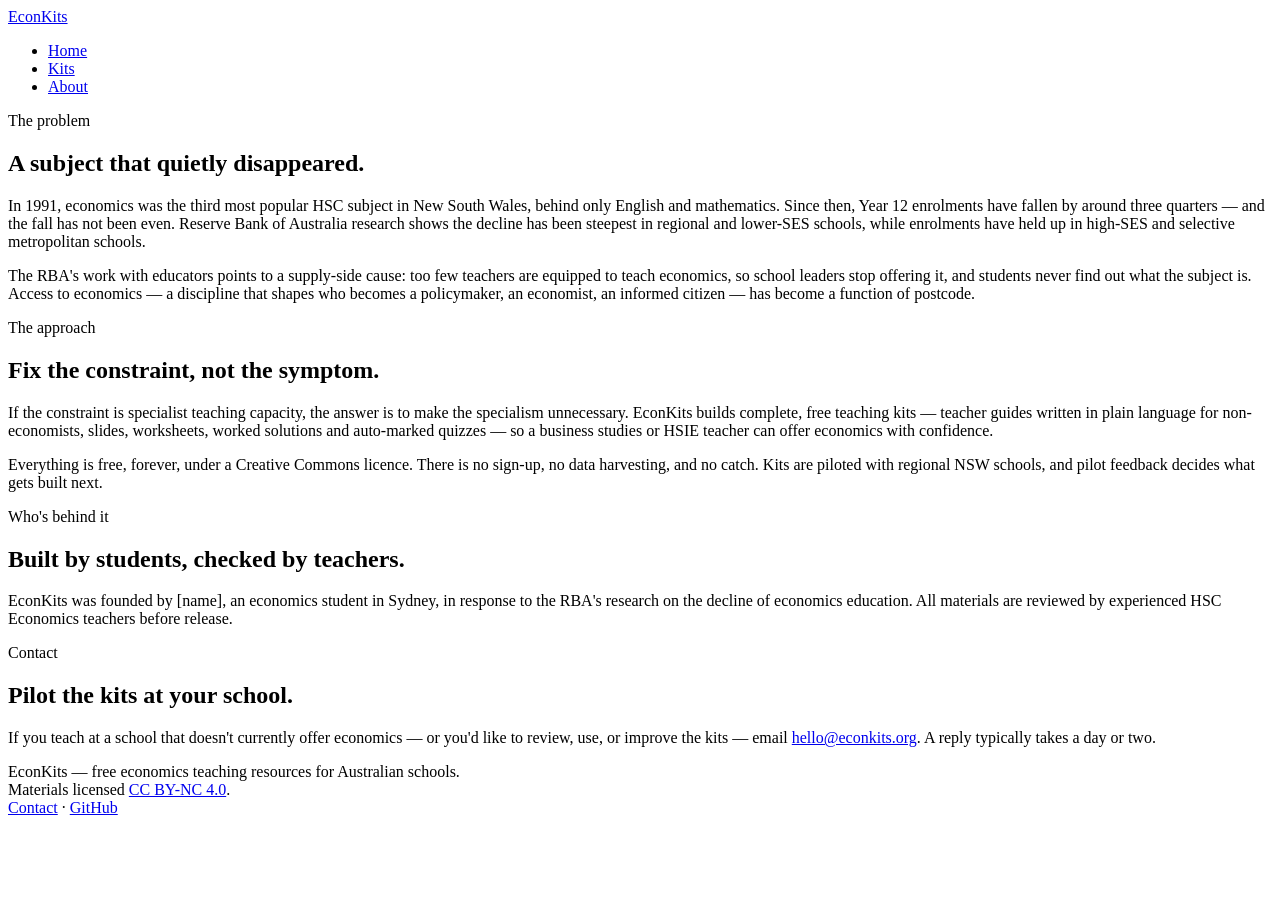
==== about.html @ 083282f5 "Add files via upload" ====
<!DOCTYPE html>
<html lang="en-AU">
<head>
<meta charset="utf-8">
<meta name="viewport" content="width=device-width, initial-scale=1">
<title>About — EconKits</title>
<meta name="description" content="Why EconKits exists: reversing the collapse of economics access in regional and lower-SES NSW schools.">
<link rel="preconnect" href="https://fonts.googleapis.com">
<link rel="preconnect" href="https://fonts.gstatic.com" crossorigin>
<link href="https://fonts.googleapis.com/css2?family=Archivo:wght@700;800&family=Source+Serif+4:ital,wght@0,400;0,600;1,400&family=IBM+Plex+Mono:wght@400;500&display=swap" rel="stylesheet">
<link rel="stylesheet" href="assets/style.css">
</head>
<body>

<header>
  <div class="wrap nav">
    <a class="brand" href="index.html">Econ<span>Kits</span></a>
    <nav aria-label="Main">
      <ul>
        <li><a href="index.html">Home</a></li>
        <li><a href="kits.html">Kits</a></li>
        <li><a href="about.html" aria-current="page">About</a></li>
      </ul>
    </nav>
  </div>
</header>

<section>
  <div class="wrap">
    <span class="mono section-label">The problem</span>
    <h2>A subject that quietly disappeared.</h2>
    <div class="body">
      <p>In 1991, economics was the third most popular HSC subject in New South Wales, behind only English and mathematics. Since then, Year 12 enrolments have fallen by around three quarters — and the fall has not been even. Reserve Bank of Australia research shows the decline has been steepest in regional and lower-SES schools, while enrolments have held up in high-SES and selective metropolitan schools.</p>
      <p>The RBA's work with educators points to a supply-side cause: too few teachers are equipped to teach economics, so school leaders stop offering it, and students never find out what the subject is. Access to economics — a discipline that shapes who becomes a policymaker, an economist, an informed citizen — has become a function of postcode.</p>
    </div>
  </div>
</section>

<section>
  <div class="wrap">
    <span class="mono section-label">The approach</span>
    <h2>Fix the constraint, not the symptom.</h2>
    <div class="body">
      <p>If the constraint is specialist teaching capacity, the answer is to make the specialism unnecessary. EconKits builds complete, free teaching kits — teacher guides written in plain language for non-economists, slides, worksheets, worked solutions and auto-marked quizzes — so a business studies or HSIE teacher can offer economics with confidence.</p>
      <p>Everything is free, forever, under a Creative Commons licence. There is no sign-up, no data harvesting, and no catch. Kits are piloted with regional NSW schools, and pilot feedback decides what gets built next.</p>
    </div>
  </div>
</section>

<section>
  <div class="wrap">
    <span class="mono section-label">Who's behind it</span>
    <h2>Built by students, checked by teachers.</h2>
    <div class="body">
      <p>EconKits was founded by [name], an economics student in Sydney, in response to the RBA's research on the decline of economics education. All materials are reviewed by experienced HSC Economics teachers before release.</p>
      <!-- Replace the placeholder above, and delete this comment, before publishing. -->
    </div>
  </div>
</section>

<section id="contact">
  <div class="wrap">
    <span class="mono section-label">Contact</span>
    <h2>Pilot the kits at your school.</h2>
    <div class="body">
      <p>If you teach at a school that doesn't currently offer economics — or you'd like to review, use, or improve the kits — email <a href="mailto:hello@econkits.org">hello@econkits.org</a>. A reply typically takes a day or two.</p>
    </div>
  </div>
</section>

<footer>
  <div class="wrap">
    <div>EconKits — free economics teaching resources for Australian schools.<br>Materials licensed <a href="https://creativecommons.org/licenses/by-nc/4.0/">CC BY-NC 4.0</a>.</div>
    <div><a href="about.html#contact">Contact</a> · <a href="https://github.com/">GitHub</a></div>
  </div>
</footer>

</body>
</html>
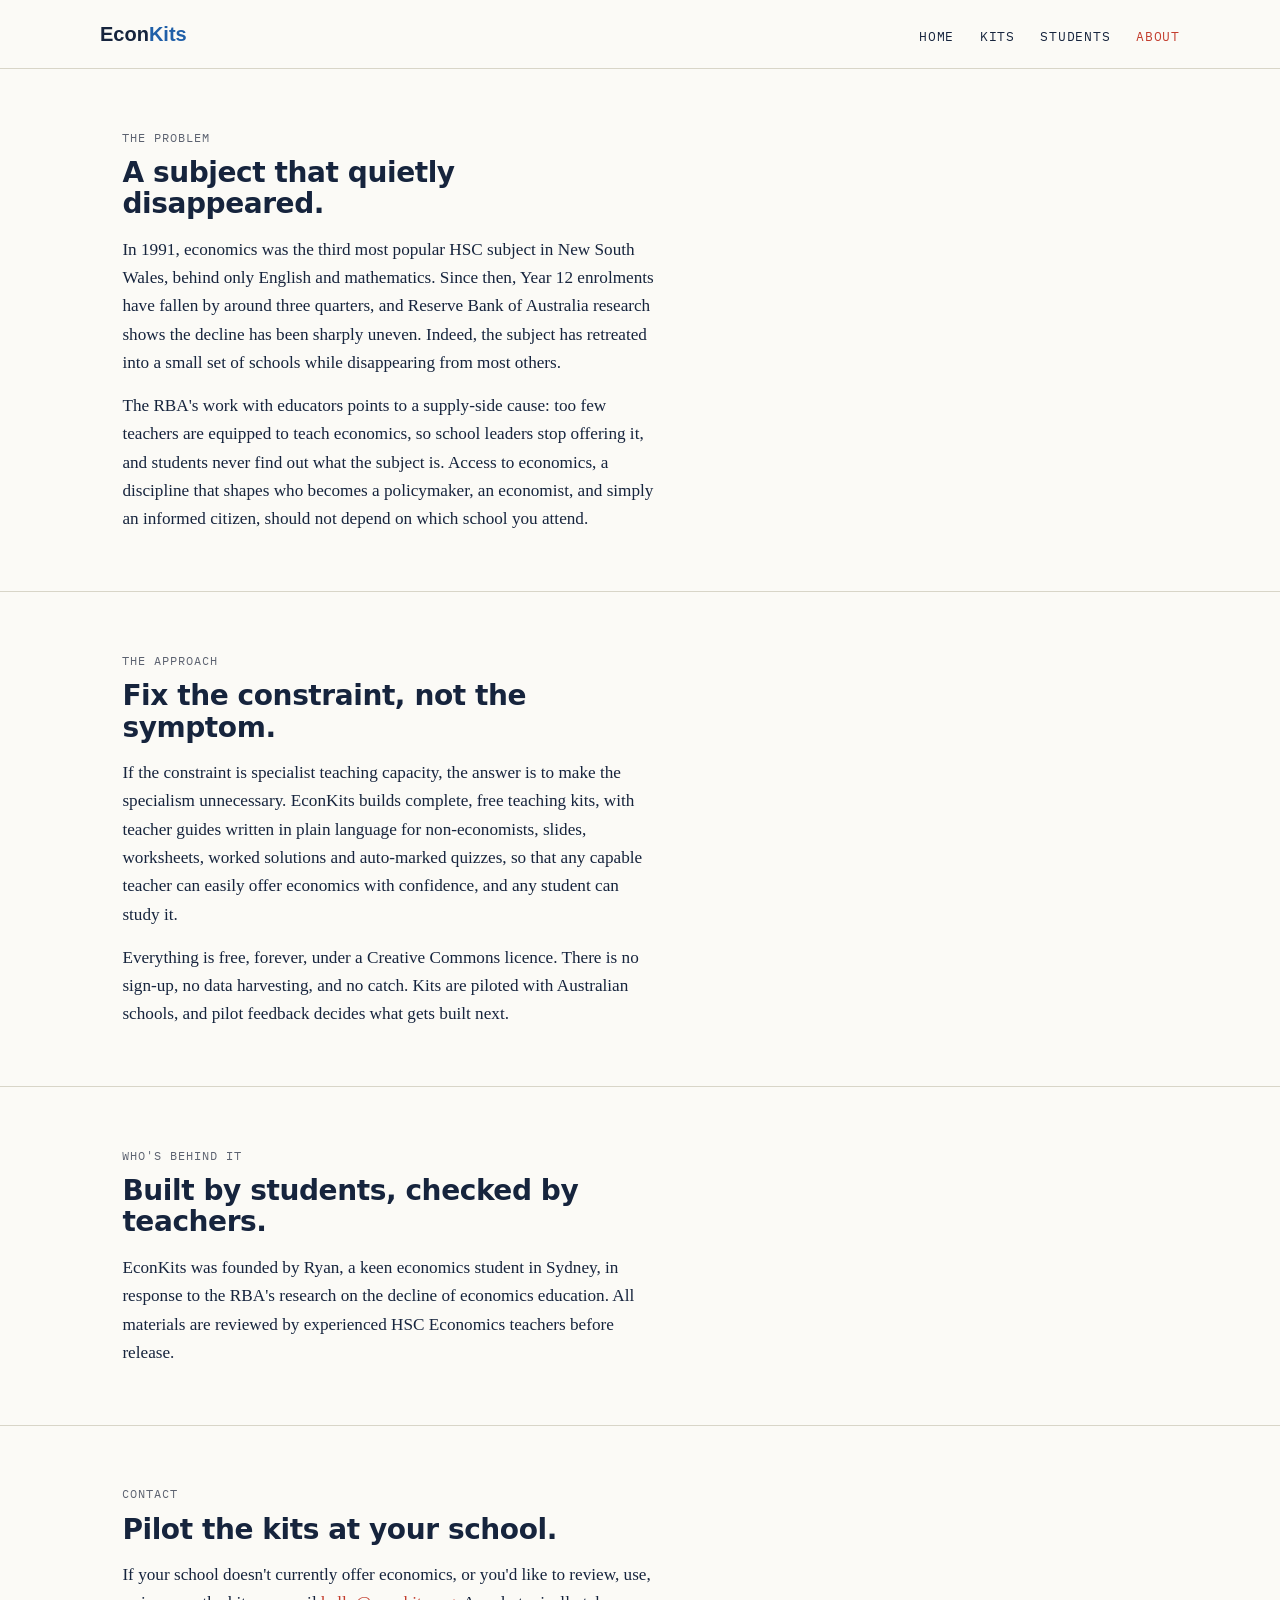
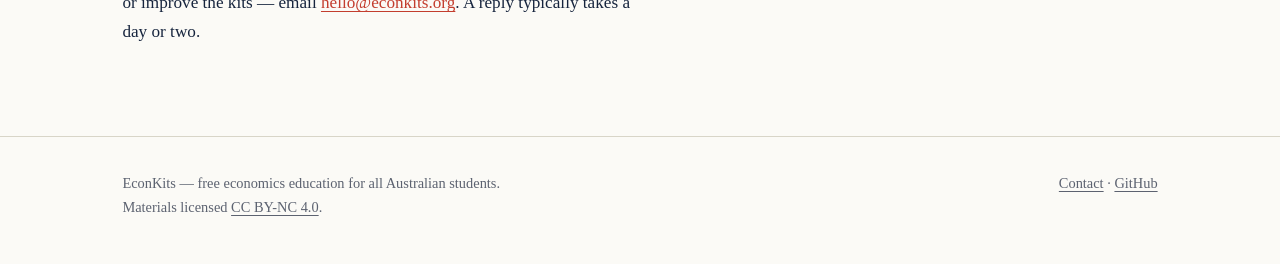
==== commit 78fd5bf8: "Update about.html" ====
--- a/about.html
+++ b/about.html
@@ -4,7 +4,7 @@
 <meta charset="utf-8">
 <meta name="viewport" content="width=device-width, initial-scale=1">
 <title>About — EconKits</title>
-<meta name="description" content="Why EconKits exists: reversing the collapse of economics access in regional and lower-SES NSW schools.">
+<meta name="description" content="Why EconKits exists: democratising economics education for all Australian students.">
 <link rel="preconnect" href="https://fonts.googleapis.com">
 <link rel="preconnect" href="https://fonts.gstatic.com" crossorigin>
 <link href="https://fonts.googleapis.com/css2?family=Archivo:wght@700;800&family=Source+Serif+4:ital,wght@0,400;0,600;1,400&family=IBM+Plex+Mono:wght@400;500&display=swap" rel="stylesheet">
@@ -19,6 +19,7 @@
       <ul>
         <li><a href="index.html">Home</a></li>
         <li><a href="kits.html">Kits</a></li>
+        <li><a href="students.html">Students</a></li>
         <li><a href="about.html" aria-current="page">About</a></li>
       </ul>
     </nav>
@@ -30,8 +31,8 @@
     <span class="mono section-label">The problem</span>
     <h2>A subject that quietly disappeared.</h2>
     <div class="body">
-      <p>In 1991, economics was the third most popular HSC subject in New South Wales, behind only English and mathematics. Since then, Year 12 enrolments have fallen by around three quarters — and the fall has not been even. Reserve Bank of Australia research shows the decline has been steepest in regional and lower-SES schools, while enrolments have held up in high-SES and selective metropolitan schools.</p>
-      <p>The RBA's work with educators points to a supply-side cause: too few teachers are equipped to teach economics, so school leaders stop offering it, and students never find out what the subject is. Access to economics — a discipline that shapes who becomes a policymaker, an economist, an informed citizen — has become a function of postcode.</p>
+      <p>In 1991, economics was the third most popular HSC subject in New South Wales, behind only English and mathematics. Since then, Year 12 enrolments have fallen by around three quarters, and Reserve Bank of Australia research shows the decline has been sharply uneven. Indeed, the subject has retreated into a small set of schools while disappearing from most others.</p>
+      <p>The RBA's work with educators points to a supply-side cause: too few teachers are equipped to teach economics, so school leaders stop offering it, and students never find out what the subject is. Access to economics, a discipline that shapes who becomes a policymaker, an economist, and simply an informed citizen, should not depend on which school you attend.</p>
     </div>
   </div>
 </section>
@@ -41,8 +42,8 @@
     <span class="mono section-label">The approach</span>
     <h2>Fix the constraint, not the symptom.</h2>
     <div class="body">
-      <p>If the constraint is specialist teaching capacity, the answer is to make the specialism unnecessary. EconKits builds complete, free teaching kits — teacher guides written in plain language for non-economists, slides, worksheets, worked solutions and auto-marked quizzes — so a business studies or HSIE teacher can offer economics with confidence.</p>
-      <p>Everything is free, forever, under a Creative Commons licence. There is no sign-up, no data harvesting, and no catch. Kits are piloted with regional NSW schools, and pilot feedback decides what gets built next.</p>
+      <p>If the constraint is specialist teaching capacity, the answer is to make the specialism unnecessary. EconKits builds complete, free teaching kits, with teacher guides written in plain language for non-economists, slides, worksheets, worked solutions and auto-marked quizzes, so that any capable teacher can easily offer economics with confidence, and any student can study it.</p>
+      <p>Everything is free, forever, under a Creative Commons licence. There is no sign-up, no data harvesting, and no catch. Kits are piloted with Australian schools, and pilot feedback decides what gets built next.</p>
     </div>
   </div>
 </section>
@@ -52,8 +53,7 @@
     <span class="mono section-label">Who's behind it</span>
     <h2>Built by students, checked by teachers.</h2>
     <div class="body">
-      <p>EconKits was founded by [name], an economics student in Sydney, in response to the RBA's research on the decline of economics education. All materials are reviewed by experienced HSC Economics teachers before release.</p>
-      <!-- Replace the placeholder above, and delete this comment, before publishing. -->
+      <p>EconKits was founded by Ryan, a keen economics student in Sydney, in response to the RBA's research on the decline of economics education. All materials are reviewed by experienced HSC Economics teachers before release.</p>
     </div>
   </div>
 </section>
@@ -63,15 +63,15 @@
     <span class="mono section-label">Contact</span>
     <h2>Pilot the kits at your school.</h2>
     <div class="body">
-      <p>If you teach at a school that doesn't currently offer economics — or you'd like to review, use, or improve the kits — email <a href="mailto:hello@econkits.org">hello@econkits.org</a>. A reply typically takes a day or two.</p>
+      <p>If your school doesn't currently offer economics, or you'd like to review, use, or improve the kits — email <a href="mailto:hello@econkits.org">hello@econkits.org</a>. A reply typically takes a day or two.</p>
     </div>
   </div>
 </section>
 
 <footer>
   <div class="wrap">
-    <div>EconKits — free economics teaching resources for Australian schools.<br>Materials licensed <a href="https://creativecommons.org/licenses/by-nc/4.0/">CC BY-NC 4.0</a>.</div>
-    <div><a href="about.html#contact">Contact</a> · <a href="https://github.com/">GitHub</a></div>
+    <div>EconKits — free economics education for all Australian students.<br>Materials licensed <a href="https://creativecommons.org/licenses/by-nc/4.0/">CC BY-NC 4.0</a>.</div>
+    <div><a href="about.html#contact">Contact</a> · <a href="https://github.com/r-kstack/Econ-Kits-">GitHub</a></div>
   </div>
 </footer>
 
--- a/assets/style.css
+++ b/assets/style.css
@@ -0,0 +1,62 @@
+:root{--ink:#16243d;--paper:#fbfaf6;--grid:#e6e3d8;--supply:#1f5fa8;--demand:#c33d2e;--muted:#5c6270;--rule:#d8d5c8;--max:1080px}
+*{box-sizing:border-box;margin:0;padding:0}
+html{scroll-behavior:smooth}
+@media (prefers-reduced-motion:reduce){html{scroll-behavior:auto}*{animation:none!important;transition:none!important}}
+body{font-family:"Source Serif 4",Georgia,serif;font-size:1.075rem;line-height:1.65;color:var(--ink);background:var(--paper)}
+.mono{font-family:"IBM Plex Mono",monospace;font-size:.78rem;letter-spacing:.08em;text-transform:uppercase}
+h1,h2,h3{font-family:"Archivo",system-ui,sans-serif;line-height:1.12;letter-spacing:-.015em}
+a{color:var(--demand);text-underline-offset:3px}
+:focus-visible{outline:3px solid var(--supply);outline-offset:3px}
+.wrap{max-width:var(--max);margin:0 auto;padding:0 1.4rem}
+header{border-bottom:1px solid var(--rule);background:var(--paper)}
+.nav{display:flex;align-items:baseline;justify-content:space-between;padding:1.1rem 0}
+.brand{font-family:"Archivo",sans-serif;font-weight:800;font-size:1.25rem;color:var(--ink);text-decoration:none}
+.brand span{color:var(--supply)}
+.nav ul{display:flex;gap:1.6rem;list-style:none}
+.nav ul a{font-family:"IBM Plex Mono",monospace;font-size:.8rem;letter-spacing:.06em;text-transform:uppercase;color:var(--ink);text-decoration:none}
+.nav ul a:hover,.nav ul a[aria-current="page"]{color:var(--demand)}
+.hero{background-image:linear-gradient(var(--grid) 1px,transparent 1px),linear-gradient(90deg,var(--grid) 1px,transparent 1px);background-size:34px 34px;border-bottom:1px solid var(--rule)}
+.hero-inner{display:grid;grid-template-columns:1.1fr .9fr;gap:3rem;align-items:center;padding:4.2rem 0 4.6rem}
+.hero h1{font-size:clamp(2.1rem,4.4vw,3.3rem);font-weight:800;max-width:15ch}
+.hero .lede{margin-top:1.15rem;font-size:1.15rem;max-width:44ch}
+.eyebrow{color:var(--supply);margin-bottom:.9rem;display:block}
+.cta-row{display:flex;gap:.9rem;margin-top:1.8rem;flex-wrap:wrap}
+.btn{font-family:"Archivo",sans-serif;font-weight:700;font-size:.95rem;padding:.72rem 1.25rem;border-radius:3px;text-decoration:none;border:1.5px solid var(--ink)}
+.btn-primary{background:var(--demand);border-color:var(--demand);color:#fff}
+.btn-primary:hover{background:#a83224}
+.btn-secondary{background:transparent;color:var(--ink)}
+figure.diagram{margin:0;max-width:440px}
+figure.diagram svg{width:100%;height:auto;display:block}
+figure.diagram figcaption{font-family:"IBM Plex Mono",monospace;font-size:.74rem;color:var(--muted);margin-top:.7rem}
+section{padding:3.6rem 0}
+section+section{border-top:1px solid var(--rule)}
+.section-label{color:var(--muted);display:block;margin-bottom:.6rem}
+section h2{font-size:1.75rem;font-weight:800;max-width:26ch}
+section .body{margin-top:1rem;max-width:62ch}
+section .body p+p{margin-top:.9rem}
+.figures{display:grid;grid-template-columns:repeat(3,1fr);gap:2rem;margin-top:2.2rem}
+.figure{border-left:3px solid var(--supply);padding-left:1.1rem}
+.figure .stat{font-family:"Archivo",sans-serif;font-weight:800;font-size:2.3rem}
+.figure .stat em{font-style:normal;color:var(--demand)}
+.figure p{font-size:.95rem;color:var(--muted);margin-top:.35rem}
+.figure .src{font-family:"IBM Plex Mono",monospace;font-size:.7rem;color:var(--muted);display:block;margin-top:.55rem}
+.steps{counter-reset:step;display:grid;grid-template-columns:repeat(3,1fr);gap:2rem;margin-top:2.2rem}
+.step{counter-increment:step}
+.step::before{content:"Step " counter(step);font-family:"IBM Plex Mono",monospace;font-size:.72rem;letter-spacing:.1em;text-transform:uppercase;color:var(--demand);display:block;margin-bottom:.5rem}
+.step h3{font-size:1.15rem}
+.step p{font-size:.98rem;color:var(--muted);margin-top:.4rem}
+.kit{border:1px solid var(--rule);border-radius:4px;background:#fff;padding:1.8rem;margin-top:1.8rem}
+.kit-head{display:flex;justify-content:space-between;align-items:baseline;gap:1rem;flex-wrap:wrap}
+.kit h3{font-size:1.35rem}
+.badge{font-family:"IBM Plex Mono",monospace;font-size:.68rem;letter-spacing:.08em;text-transform:uppercase;padding:.28rem .6rem;border-radius:3px}
+.badge-live{background:rgba(31,95,168,.12);color:var(--supply)}
+.badge-soon{background:rgba(92,98,112,.12);color:var(--muted)}
+.kit .meta{font-size:.92rem;color:var(--muted);margin-top:.3rem}
+.kit ul.contents{margin:1.1rem 0 0 1.2rem;font-size:.98rem}
+.kit .downloads{display:flex;gap:.8rem;margin-top:1.4rem;flex-wrap:wrap}
+.kit.soon{opacity:.65}
+footer{border-top:1px solid var(--rule);margin-top:2rem;padding:2.2rem 0 2.8rem;color:var(--muted);font-size:.9rem}
+footer .wrap{display:flex;justify-content:space-between;gap:1.5rem;flex-wrap:wrap}
+footer a{color:var(--muted)}
+@media (max-width:800px){.hero-inner{grid-template-columns:1fr;padding:3rem 0;gap:2.2rem}.figures,.steps{grid-template-columns:1fr}}
+
